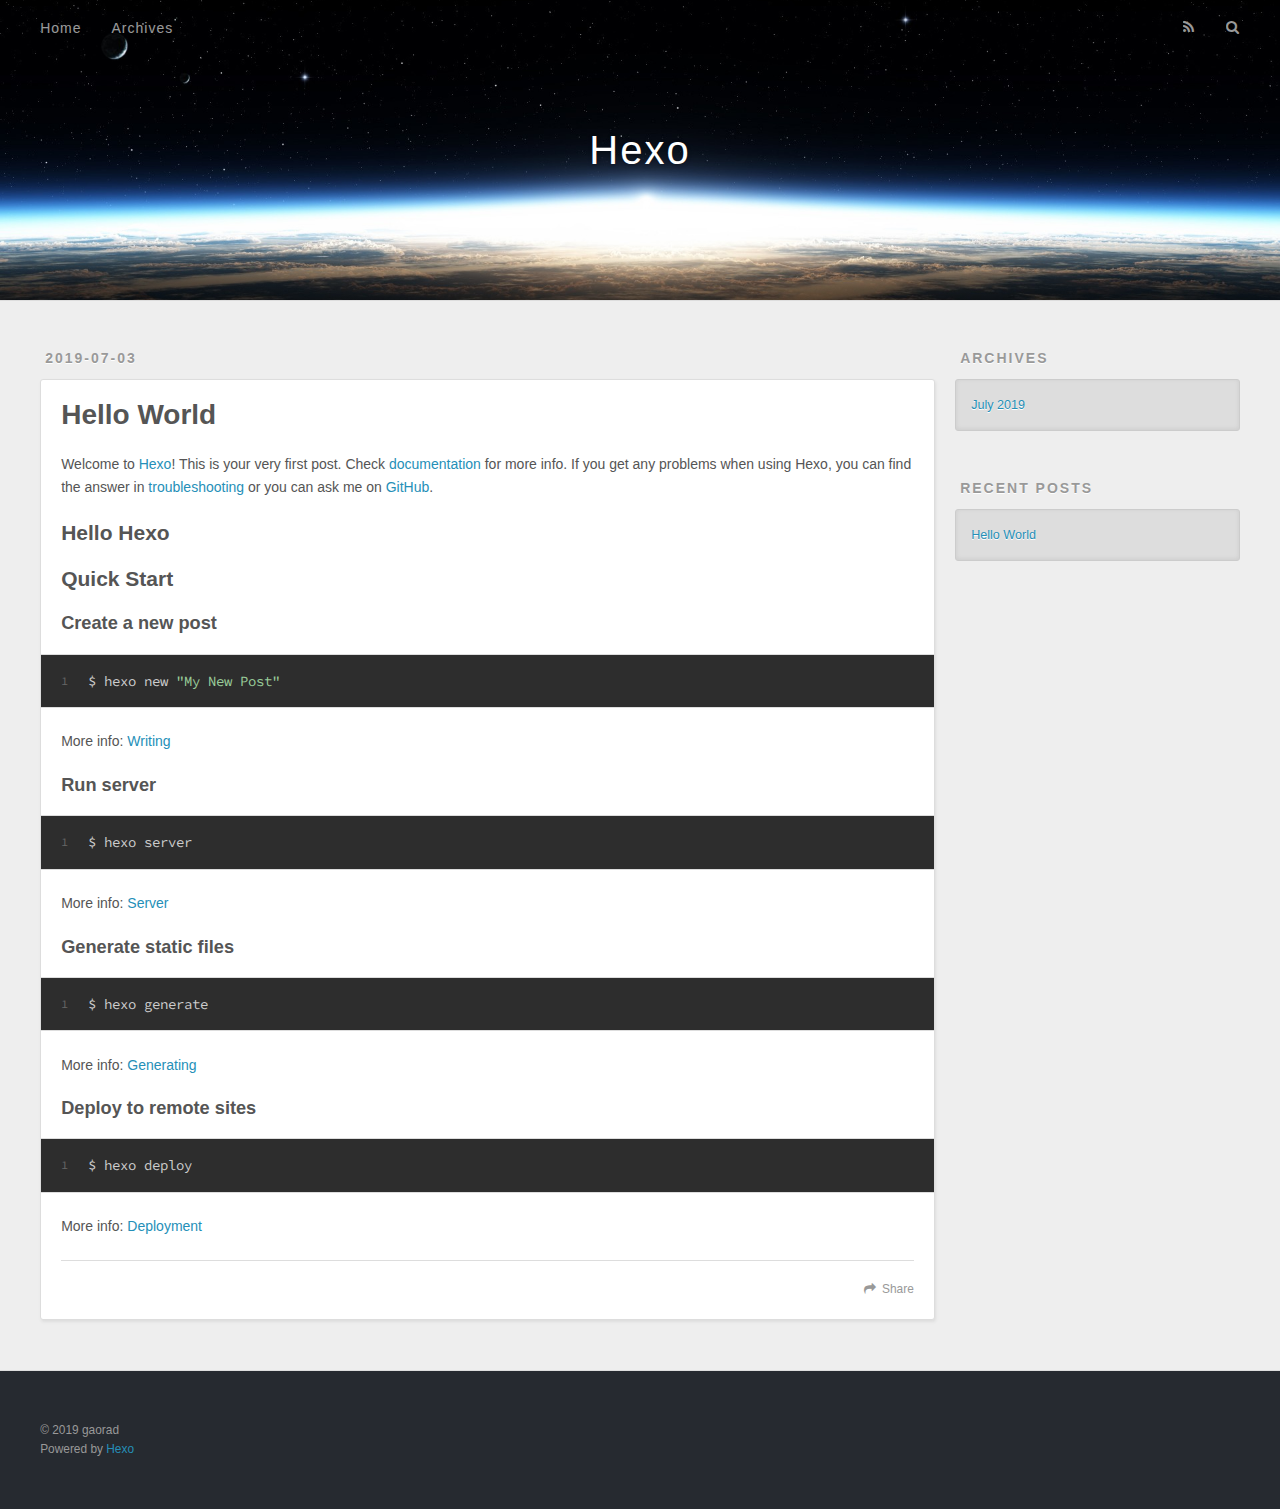
==== index.html @ f1aefafb "Site updated: 2019-07-03 12:11:44" ====
<!DOCTYPE html>
<html>
<head><meta name="generator" content="Hexo 3.9.0">
  <meta charset="utf-8">
  

  
  <title>Hexo</title>
  <meta name="viewport" content="width=device-width, initial-scale=1, maximum-scale=1">
  <meta property="og:type" content="website">
<meta property="og:title" content="Hexo">
<meta property="og:url" content="https://gaorad.github.io/index.html">
<meta property="og:site_name" content="Hexo">
<meta property="og:locale" content="default">
<meta name="twitter:card" content="summary">
<meta name="twitter:title" content="Hexo">
  
    <link rel="alternate" href="/atom.xml" title="Hexo" type="application/atom+xml">
  
  
    <link rel="icon" href="/favicon.png">
  
  
    <link href="//fonts.googleapis.com/css?family=Source+Code+Pro" rel="stylesheet" type="text/css">
  
  <link rel="stylesheet" href="/css/style.css">
</head>
</html>
<body>
  <div id="container">
    <div id="wrap">
      <header id="header">
  <div id="banner"></div>
  <div id="header-outer" class="outer">
    <div id="header-title" class="inner">
      <h1 id="logo-wrap">
        <a href="/" id="logo">Hexo</a>
      </h1>
      
    </div>
    <div id="header-inner" class="inner">
      <nav id="main-nav">
        <a id="main-nav-toggle" class="nav-icon"></a>
        
          <a class="main-nav-link" href="/">Home</a>
        
          <a class="main-nav-link" href="/archives">Archives</a>
        
      </nav>
      <nav id="sub-nav">
        
          <a id="nav-rss-link" class="nav-icon" href="/atom.xml" title="RSS Feed"></a>
        
        <a id="nav-search-btn" class="nav-icon" title="Search"></a>
      </nav>
      <div id="search-form-wrap">
        <form action="//google.com/search" method="get" accept-charset="UTF-8" class="search-form"><input type="search" name="q" class="search-form-input" placeholder="Search"><button type="submit" class="search-form-submit">&#xF002;</button><input type="hidden" name="sitesearch" value="https://gaorad.github.io"></form>
      </div>
    </div>
  </div>
</header>
      <div class="outer">
        <section id="main">
  
    <article id="post-hello-world" class="article article-type-post" itemscope itemprop="blogPost">
  <div class="article-meta">
    <a href="/2019/07/03/hello-world/" class="article-date">
  <time datetime="2019-07-03T03:23:16.636Z" itemprop="datePublished">2019-07-03</time>
</a>
    
  </div>
  <div class="article-inner">
    
    
      <header class="article-header">
        
  
    <h1 itemprop="name">
      <a class="article-title" href="/2019/07/03/hello-world/">Hello World</a>
    </h1>
  

      </header>
    
    <div class="article-entry" itemprop="articleBody">
      
        <p>Welcome to <a href="https://hexo.io/" target="_blank" rel="noopener">Hexo</a>! This is your very first post. Check <a href="https://hexo.io/docs/" target="_blank" rel="noopener">documentation</a> for more info. If you get any problems when using Hexo, you can find the answer in <a href="https://hexo.io/docs/troubleshooting.html" target="_blank" rel="noopener">troubleshooting</a> or you can ask me on <a href="https://github.com/hexojs/hexo/issues" target="_blank" rel="noopener">GitHub</a>.</p>
<h2 id="Hello-Hexo"><a href="#Hello-Hexo" class="headerlink" title="Hello Hexo"></a>Hello Hexo</h2><h2 id="Quick-Start"><a href="#Quick-Start" class="headerlink" title="Quick Start"></a>Quick Start</h2><h3 id="Create-a-new-post"><a href="#Create-a-new-post" class="headerlink" title="Create a new post"></a>Create a new post</h3><figure class="highlight bash"><table><tr><td class="gutter"><pre><span class="line">1</span><br></pre></td><td class="code"><pre><span class="line">$ hexo new <span class="string">"My New Post"</span></span><br></pre></td></tr></table></figure>

<p>More info: <a href="https://hexo.io/docs/writing.html" target="_blank" rel="noopener">Writing</a></p>
<h3 id="Run-server"><a href="#Run-server" class="headerlink" title="Run server"></a>Run server</h3><figure class="highlight bash"><table><tr><td class="gutter"><pre><span class="line">1</span><br></pre></td><td class="code"><pre><span class="line">$ hexo server</span><br></pre></td></tr></table></figure>

<p>More info: <a href="https://hexo.io/docs/server.html" target="_blank" rel="noopener">Server</a></p>
<h3 id="Generate-static-files"><a href="#Generate-static-files" class="headerlink" title="Generate static files"></a>Generate static files</h3><figure class="highlight bash"><table><tr><td class="gutter"><pre><span class="line">1</span><br></pre></td><td class="code"><pre><span class="line">$ hexo generate</span><br></pre></td></tr></table></figure>

<p>More info: <a href="https://hexo.io/docs/generating.html" target="_blank" rel="noopener">Generating</a></p>
<h3 id="Deploy-to-remote-sites"><a href="#Deploy-to-remote-sites" class="headerlink" title="Deploy to remote sites"></a>Deploy to remote sites</h3><figure class="highlight bash"><table><tr><td class="gutter"><pre><span class="line">1</span><br></pre></td><td class="code"><pre><span class="line">$ hexo deploy</span><br></pre></td></tr></table></figure>

<p>More info: <a href="https://hexo.io/docs/deployment.html" target="_blank" rel="noopener">Deployment</a></p>

      
    </div>
    <footer class="article-footer">
      <a data-url="https://gaorad.github.io/2019/07/03/hello-world/" data-id="cjxmpz1ym0000swnt7w4ezyb2" class="article-share-link">Share</a>
      
      
    </footer>
  </div>
  
</article>


  


</section>
        
          <aside id="sidebar">
  
    

  
    

  
    
  
    
  <div class="widget-wrap">
    <h3 class="widget-title">Archives</h3>
    <div class="widget">
      <ul class="archive-list"><li class="archive-list-item"><a class="archive-list-link" href="/archives/2019/07/">July 2019</a></li></ul>
    </div>
  </div>


  
    
  <div class="widget-wrap">
    <h3 class="widget-title">Recent Posts</h3>
    <div class="widget">
      <ul>
        
          <li>
            <a href="/2019/07/03/hello-world/">Hello World</a>
          </li>
        
      </ul>
    </div>
  </div>

  
</aside>
        
      </div>
      <footer id="footer">
  
  <div class="outer">
    <div id="footer-info" class="inner">
      &copy; 2019 gaorad<br>
      Powered by <a href="http://hexo.io/" target="_blank">Hexo</a>
    </div>
  </div>
</footer>
    </div>
    <nav id="mobile-nav">
  
    <a href="/" class="mobile-nav-link">Home</a>
  
    <a href="/archives" class="mobile-nav-link">Archives</a>
  
</nav>
    

<script src="//ajax.googleapis.com/ajax/libs/jquery/2.0.3/jquery.min.js"></script>


  <link rel="stylesheet" href="/fancybox/jquery.fancybox.css">
  <script src="/fancybox/jquery.fancybox.pack.js"></script>


<script src="/js/script.js"></script>



  </div>
</body>
</html>
---- css/style.css ----
body {
  width: 100%;
}
body:before,
body:after {
  content: "";
  display: table;
}
body:after {
  clear: both;
}
html,
body,
div,
span,
applet,
object,
iframe,
h1,
h2,
h3,
h4,
h5,
h6,
p,
blockquote,
pre,
a,
abbr,
acronym,
address,
big,
cite,
code,
del,
dfn,
em,
img,
ins,
kbd,
q,
s,
samp,
small,
strike,
strong,
sub,
sup,
tt,
var,
dl,
dt,
dd,
ol,
ul,
li,
fieldset,
form,
label,
legend,
table,
caption,
tbody,
tfoot,
thead,
tr,
th,
td {
  margin: 0;
  padding: 0;
  border: 0;
  outline: 0;
  font-weight: inherit;
  font-style: inherit;
  font-family: inherit;
  font-size: 100%;
  vertical-align: baseline;
}
body {
  line-height: 1;
  color: #000;
  background: #fff;
}
ol,
ul {
  list-style: none;
}
table {
  border-collapse: separate;
  border-spacing: 0;
  vertical-align: middle;
}
caption,
th,
td {
  text-align: left;
  font-weight: normal;
  vertical-align: middle;
}
a img {
  border: none;
}
input,
button {
  margin: 0;
  padding: 0;
}
input::-moz-focus-inner,
button::-moz-focus-inner {
  border: 0;
  padding: 0;
}
@font-face {
  font-family: FontAwesome;
  font-style: normal;
  font-weight: normal;
  src: url("fonts/fontawesome-webfont.eot?v=#4.0.3");
  src: url("fonts/fontawesome-webfont.eot?#iefix&v=#4.0.3") format("embedded-opentype"), url("fonts/fontawesome-webfont.woff?v=#4.0.3") format("woff"), url("fonts/fontawesome-webfont.ttf?v=#4.0.3") format("truetype"), url("fonts/fontawesome-webfont.svg#fontawesomeregular?v=#4.0.3") format("svg");
}
html,
body,
#container {
  height: 100%;
}
body {
  background: #eee;
  font: 14px -apple-system, BlinkMacSystemFont, "Segoe UI", "Roboto", "Oxygen", "Ubuntu", "Cantarell", "Fira Sans", "Droid Sans", "Helvetica Neue", sans-serif;
  -webkit-text-size-adjust: 100%;
}
.outer {
  max-width: 1220px;
  margin: 0 auto;
  padding: 0 20px;
}
.outer:before,
.outer:after {
  content: "";
  display: table;
}
.outer:after {
  clear: both;
}
.inner {
  display: inline;
  float: left;
  width: 98.33333333333333%;
  margin: 0 0.833333333333333%;
}
.left,
.alignleft {
  float: left;
}
.right,
.alignright {
  float: right;
}
.clear {
  clear: both;
}
#container {
  position: relative;
}
.mobile-nav-on {
  overflow: hidden;
}
#wrap {
  height: 100%;
  width: 100%;
  position: absolute;
  top: 0;
  left: 0;
  -webkit-transition: 0.2s ease-out;
  -moz-transition: 0.2s ease-out;
  -ms-transition: 0.2s ease-out;
  transition: 0.2s ease-out;
  z-index: 1;
  background: #eee;
}
.mobile-nav-on #wrap {
  left: 280px;
}
@media screen and (min-width: 768px) {
  #main {
    display: inline;
    float: left;
    width: 73.33333333333333%;
    margin: 0 0.833333333333333%;
  }
}
.article-date,
.article-category-link,
.archive-year,
.widget-title {
  text-decoration: none;
  text-transform: uppercase;
  letter-spacing: 2px;
  color: #999;
  margin-bottom: 1em;
  margin-left: 5px;
  line-height: 1em;
  text-shadow: 0 1px #fff;
  font-weight: bold;
}
.article-inner,
.archive-article-inner {
  background: #fff;
  -webkit-box-shadow: 1px 2px 3px #ddd;
  box-shadow: 1px 2px 3px #ddd;
  border: 1px solid #ddd;
  border-radius: 3px;
}
.article-entry h1,
.widget h1 {
  font-size: 2em;
}
.article-entry h2,
.widget h2 {
  font-size: 1.5em;
}
.article-entry h3,
.widget h3 {
  font-size: 1.3em;
}
.article-entry h4,
.widget h4 {
  font-size: 1.2em;
}
.article-entry h5,
.widget h5 {
  font-size: 1em;
}
.article-entry h6,
.widget h6 {
  font-size: 1em;
  color: #999;
}
.article-entry hr,
.widget hr {
  border: 1px dashed #ddd;
}
.article-entry strong,
.widget strong {
  font-weight: bold;
}
.article-entry em,
.widget em,
.article-entry cite,
.widget cite {
  font-style: italic;
}
.article-entry sup,
.widget sup,
.article-entry sub,
.widget sub {
  font-size: 0.75em;
  line-height: 0;
  position: relative;
  vertical-align: baseline;
}
.article-entry sup,
.widget sup {
  top: -0.5em;
}
.article-entry sub,
.widget sub {
  bottom: -0.2em;
}
.article-entry small,
.widget small {
  font-size: 0.85em;
}
.article-entry acronym,
.widget acronym,
.article-entry abbr,
.widget abbr {
  border-bottom: 1px dotted;
}
.article-entry ul,
.widget ul,
.article-entry ol,
.widget ol,
.article-entry dl,
.widget dl {
  margin: 0 20px;
  line-height: 1.6em;
}
.article-entry ul ul,
.widget ul ul,
.article-entry ol ul,
.widget ol ul,
.article-entry ul ol,
.widget ul ol,
.article-entry ol ol,
.widget ol ol {
  margin-top: 0;
  margin-bottom: 0;
}
.article-entry ul,
.widget ul {
  list-style: disc;
}
.article-entry ol,
.widget ol {
  list-style: decimal;
}
.article-entry dt,
.widget dt {
  font-weight: bold;
}
#header {
  height: 300px;
  position: relative;
  border-bottom: 1px solid #ddd;
}
#header:before,
#header:after {
  content: "";
  position: absolute;
  left: 0;
  right: 0;
  height: 40px;
}
#header:before {
  top: 0;
  background: -webkit-linear-gradient(rgba(0,0,0,0.2), transparent);
  background: -moz-linear-gradient(rgba(0,0,0,0.2), transparent);
  background: -ms-linear-gradient(rgba(0,0,0,0.2), transparent);
  background: linear-gradient(rgba(0,0,0,0.2), transparent);
}
#header:after {
  bottom: 0;
  background: -webkit-linear-gradient(transparent, rgba(0,0,0,0.2));
  background: -moz-linear-gradient(transparent, rgba(0,0,0,0.2));
  background: -ms-linear-gradient(transparent, rgba(0,0,0,0.2));
  background: linear-gradient(transparent, rgba(0,0,0,0.2));
}
#header-outer {
  height: 100%;
  position: relative;
}
#header-inner {
  position: relative;
  overflow: hidden;
}
#banner {
  position: absolute;
  top: 0;
  left: 0;
  width: 100%;
  height: 100%;
  background: url("images/banner.jpg") center #000;
  -webkit-background-size: cover;
  -moz-background-size: cover;
  background-size: cover;
  z-index: -1;
}
#header-title {
  text-align: center;
  height: 40px;
  position: absolute;
  top: 50%;
  left: 0;
  margin-top: -20px;
}
#logo,
#subtitle {
  text-decoration: none;
  color: #fff;
  font-weight: 300;
  text-shadow: 0 1px 4px rgba(0,0,0,0.3);
}
#logo {
  font-size: 40px;
  line-height: 40px;
  letter-spacing: 2px;
}
#subtitle {
  font-size: 16px;
  line-height: 16px;
  letter-spacing: 1px;
}
#subtitle-wrap {
  margin-top: 16px;
}
#main-nav {
  float: left;
  margin-left: -15px;
}
.nav-icon,
.main-nav-link {
  float: left;
  color: #fff;
  opacity: 0.6;
  text-decoration: none;
  text-shadow: 0 1px rgba(0,0,0,0.2);
  -webkit-transition: opacity 0.2s;
  -moz-transition: opacity 0.2s;
  -ms-transition: opacity 0.2s;
  transition: opacity 0.2s;
  display: block;
  padding: 20px 15px;
}
.nav-icon:hover,
.main-nav-link:hover {
  opacity: 1;
}
.nav-icon {
  font-family: FontAwesome;
  text-align: center;
  font-size: 14px;
  width: 14px;
  height: 14px;
  padding: 20px 15px;
  position: relative;
  cursor: pointer;
}
.main-nav-link {
  font-weight: 300;
  letter-spacing: 1px;
}
@media screen and (max-width: 479px) {
  .main-nav-link {
    display: none;
  }
}
#main-nav-toggle {
  display: none;
}
#main-nav-toggle:before {
  content: "\f0c9";
}
@media screen and (max-width: 479px) {
  #main-nav-toggle {
    display: block;
  }
}
#sub-nav {
  float: right;
  margin-right: -15px;
}
#nav-rss-link:before {
  content: "\f09e";
}
#nav-search-btn:before {
  content: "\f002";
}
#search-form-wrap {
  position: absolute;
  top: 15px;
  width: 150px;
  height: 30px;
  right: -150px;
  opacity: 0;
  -webkit-transition: 0.2s ease-out;
  -moz-transition: 0.2s ease-out;
  -ms-transition: 0.2s ease-out;
  transition: 0.2s ease-out;
}
#search-form-wrap.on {
  opacity: 1;
  right: 0;
}
@media screen and (max-width: 479px) {
  #search-form-wrap {
    width: 100%;
    right: -100%;
  }
}
.search-form {
  position: absolute;
  top: 0;
  left: 0;
  right: 0;
  background: #fff;
  padding: 5px 15px;
  border-radius: 15px;
  -webkit-box-shadow: 0 0 10px rgba(0,0,0,0.3);
  box-shadow: 0 0 10px rgba(0,0,0,0.3);
}
.search-form-input {
  border: none;
  background: none;
  color: #555;
  width: 100%;
  font: 13px -apple-system, BlinkMacSystemFont, "Segoe UI", "Roboto", "Oxygen", "Ubuntu", "Cantarell", "Fira Sans", "Droid Sans", "Helvetica Neue", sans-serif;
  outline: none;
}
.search-form-input::-webkit-search-results-decoration,
.search-form-input::-webkit-search-cancel-button {
  -webkit-appearance: none;
}
.search-form-submit {
  position: absolute;
  top: 50%;
  right: 10px;
  margin-top: -7px;
  font: 13px FontAwesome;
  border: none;
  background: none;
  color: #bbb;
  cursor: pointer;
}
.search-form-submit:hover,
.search-form-submit:focus {
  color: #777;
}
.article {
  margin: 50px 0;
}
.article-inner {
  overflow: hidden;
}
.article-meta:before,
.article-meta:after {
  content: "";
  display: table;
}
.article-meta:after {
  clear: both;
}
.article-date {
  float: left;
}
.article-category {
  float: left;
  line-height: 1em;
  color: #ccc;
  text-shadow: 0 1px #fff;
  margin-left: 8px;
}
.article-category:before {
  content: "\2022";
}
.article-category-link {
  margin: 0 12px 1em;
}
.article-header {
  padding: 20px 20px 0;
}
.article-title {
  text-decoration: none;
  font-size: 2em;
  font-weight: bold;
  color: #555;
  line-height: 1.1em;
  -webkit-transition: color 0.2s;
  -moz-transition: color 0.2s;
  -ms-transition: color 0.2s;
  transition: color 0.2s;
}
a.article-title:hover {
  color: #258fb8;
}
.article-entry {
  color: #555;
  padding: 0 20px;
}
.article-entry:before,
.article-entry:after {
  content: "";
  display: table;
}
.article-entry:after {
  clear: both;
}
.article-entry p,
.article-entry table {
  line-height: 1.6em;
  margin: 1.6em 0;
}
.article-entry h1,
.article-entry h2,
.article-entry h3,
.article-entry h4,
.article-entry h5,
.article-entry h6 {
  font-weight: bold;
}
.article-entry h1,
.article-entry h2,
.article-entry h3,
.article-entry h4,
.article-entry h5,
.article-entry h6 {
  line-height: 1.1em;
  margin: 1.1em 0;
}
.article-entry a {
  color: #258fb8;
  text-decoration: none;
}
.article-entry a:hover {
  text-decoration: underline;
}
.article-entry ul,
.article-entry ol,
.article-entry dl {
  margin-top: 1.6em;
  margin-bottom: 1.6em;
}
.article-entry img,
.article-entry video {
  max-width: 100%;
  height: auto;
  display: block;
  margin: auto;
}
.article-entry iframe {
  border: none;
}
.article-entry table {
  width: 100%;
  border-collapse: collapse;
  border-spacing: 0;
}
.article-entry th {
  font-weight: bold;
  border-bottom: 3px solid #ddd;
  padding-bottom: 0.5em;
}
.article-entry td {
  border-bottom: 1px solid #ddd;
  padding: 10px 0;
}
.article-entry blockquote {
  font-family: Georgia, "Times New Roman", serif;
  font-size: 1.4em;
  margin: 1.6em 20px;
  text-align: center;
}
.article-entry blockquote footer {
  font-size: 14px;
  margin: 1.6em 0;
  font-family: -apple-system, BlinkMacSystemFont, "Segoe UI", "Roboto", "Oxygen", "Ubuntu", "Cantarell", "Fira Sans", "Droid Sans", "Helvetica Neue", sans-serif;
}
.article-entry blockquote footer cite:before {
  content: "—";
  padding: 0 0.5em;
}
.article-entry .pullquote {
  text-align: left;
  width: 45%;
  margin: 0;
}
.article-entry .pullquote.left {
  margin-left: 0.5em;
  margin-right: 1em;
}
.article-entry .pullquote.right {
  margin-right: 0.5em;
  margin-left: 1em;
}
.article-entry .caption {
  color: #999;
  display: block;
  font-size: 0.9em;
  margin-top: 0.5em;
  position: relative;
  text-align: center;
}
.article-entry .video-container {
  position: relative;
  padding-top: 56.25%;
  height: 0;
  overflow: hidden;
}
.article-entry .video-container iframe,
.article-entry .video-container object,
.article-entry .video-container embed {
  position: absolute;
  top: 0;
  left: 0;
  width: 100%;
  height: 100%;
  margin-top: 0;
}
.article-more-link a {
  display: inline-block;
  line-height: 1em;
  padding: 6px 15px;
  border-radius: 15px;
  background: #eee;
  color: #999;
  text-shadow: 0 1px #fff;
  text-decoration: none;
}
.article-more-link a:hover {
  background: #258fb8;
  color: #fff;
  text-decoration: none;
  text-shadow: 0 1px #1e7293;
}
.article-footer {
  font-size: 0.85em;
  line-height: 1.6em;
  border-top: 1px solid #ddd;
  padding-top: 1.6em;
  margin: 0 20px 20px;
}
.article-footer:before,
.article-footer:after {
  content: "";
  display: table;
}
.article-footer:after {
  clear: both;
}
.article-footer a {
  color: #999;
  text-decoration: none;
}
.article-footer a:hover {
  color: #555;
}
.article-tag-list-item {
  float: left;
  margin-right: 10px;
}
.article-tag-list-link:before {
  content: "#";
}
.article-comment-link {
  float: right;
}
.article-comment-link:before {
  content: "\f075";
  font-family: FontAwesome;
  padding-right: 8px;
}
.article-share-link {
  cursor: pointer;
  float: right;
  margin-left: 20px;
}
.article-share-link:before {
  content: "\f064";
  font-family: FontAwesome;
  padding-right: 6px;
}
#article-nav {
  position: relative;
}
#article-nav:before,
#article-nav:after {
  content: "";
  display: table;
}
#article-nav:after {
  clear: both;
}
@media screen and (min-width: 768px) {
  #article-nav {
    margin: 50px 0;
  }
  #article-nav:before {
    width: 8px;
    height: 8px;
    position: absolute;
    top: 50%;
    left: 50%;
    margin-top: -4px;
    margin-left: -4px;
    content: "";
    border-radius: 50%;
    background: #ddd;
    -webkit-box-shadow: 0 1px 2px #fff;
    box-shadow: 0 1px 2px #fff;
  }
}
.article-nav-link-wrap {
  text-decoration: none;
  text-shadow: 0 1px #fff;
  color: #999;
  -webkit-box-sizing: border-box;
  -moz-box-sizing: border-box;
  box-sizing: border-box;
  margin-top: 50px;
  text-align: center;
  display: block;
}
.article-nav-link-wrap:hover {
  color: #555;
}
@media screen and (min-width: 768px) {
  .article-nav-link-wrap {
    width: 50%;
    margin-top: 0;
  }
}
@media screen and (min-width: 768px) {
  #article-nav-newer {
    float: left;
    text-align: right;
    padding-right: 20px;
  }
}
@media screen and (min-width: 768px) {
  #article-nav-older {
    float: right;
    text-align: left;
    padding-left: 20px;
  }
}
.article-nav-caption {
  text-transform: uppercase;
  letter-spacing: 2px;
  color: #ddd;
  line-height: 1em;
  font-weight: bold;
}
#article-nav-newer .article-nav-caption {
  margin-right: -2px;
}
.article-nav-title {
  font-size: 0.85em;
  line-height: 1.6em;
  margin-top: 0.5em;
}
.article-share-box {
  position: absolute;
  display: none;
  background: #fff;
  -webkit-box-shadow: 1px 2px 10px rgba(0,0,0,0.2);
  box-shadow: 1px 2px 10px rgba(0,0,0,0.2);
  border-radius: 3px;
  margin-left: -145px;
  overflow: hidden;
  z-index: 1;
}
.article-share-box.on {
  display: block;
}
.article-share-input {
  width: 100%;
  background: none;
  -webkit-box-sizing: border-box;
  -moz-box-sizing: border-box;
  box-sizing: border-box;
  font: 14px -apple-system, BlinkMacSystemFont, "Segoe UI", "Roboto", "Oxygen", "Ubuntu", "Cantarell", "Fira Sans", "Droid Sans", "Helvetica Neue", sans-serif;
  padding: 0 15px;
  color: #555;
  outline: none;
  border: 1px solid #ddd;
  border-radius: 3px 3px 0 0;
  height: 36px;
  line-height: 36px;
}
.article-share-links {
  background: #eee;
}
.article-share-links:before,
.article-share-links:after {
  content: "";
  display: table;
}
.article-share-links:after {
  clear: both;
}
.article-share-twitter,
.article-share-facebook,
.article-share-pinterest,
.article-share-google {
  width: 50px;
  height: 36px;
  display: block;
  float: left;
  position: relative;
  color: #999;
  text-shadow: 0 1px #fff;
}
.article-share-twitter:before,
.article-share-facebook:before,
.article-share-pinterest:before,
.article-share-google:before {
  font-size: 20px;
  font-family: FontAwesome;
  width: 20px;
  height: 20px;
  position: absolute;
  top: 50%;
  left: 50%;
  margin-top: -10px;
  margin-left: -10px;
  text-align: center;
}
.article-share-twitter:hover,
.article-share-facebook:hover,
.article-share-pinterest:hover,
.article-share-google:hover {
  color: #fff;
}
.article-share-twitter:before {
  content: "\f099";
}
.article-share-twitter:hover {
  background: #00aced;
  text-shadow: 0 1px #008abe;
}
.article-share-facebook:before {
  content: "\f09a";
}
.article-share-facebook:hover {
  background: #3b5998;
  text-shadow: 0 1px #2f477a;
}
.article-share-pinterest:before {
  content: "\f0d2";
}
.article-share-pinterest:hover {
  background: #cb2027;
  text-shadow: 0 1px #a21a1f;
}
.article-share-google:before {
  content: "\f0d5";
}
.article-share-google:hover {
  background: #dd4b39;
  text-shadow: 0 1px #be3221;
}
.article-gallery {
  background: #000;
  position: relative;
}
.article-gallery-photos {
  position: relative;
  overflow: hidden;
}
.article-gallery-img {
  display: none;
  max-width: 100%;
}
.article-gallery-img:first-child {
  display: block;
}
.article-gallery-img.loaded {
  position: absolute;
  display: block;
}
.article-gallery-img img {
  display: block;
  max-width: 100%;
  margin: 0 auto;
}
#comments {
  background: #fff;
  -webkit-box-shadow: 1px 2px 3px #ddd;
  box-shadow: 1px 2px 3px #ddd;
  padding: 20px;
  border: 1px solid #ddd;
  border-radius: 3px;
  margin: 50px 0;
}
#comments a {
  color: #258fb8;
}
.archives-wrap {
  margin: 50px 0;
}
.archives:before,
.archives:after {
  content: "";
  display: table;
}
.archives:after {
  clear: both;
}
.archive-year-wrap {
  margin-bottom: 1em;
}
.archives {
  -webkit-column-gap: 10px;
  -moz-column-gap: 10px;
  column-gap: 10px;
}
@media screen and (min-width: 480px) and (max-width: 767px) {
  .archives {
    -webkit-column-count: 2;
    -moz-column-count: 2;
    column-count: 2;
  }
}
@media screen and (min-width: 768px) {
  .archives {
    -webkit-column-count: 3;
    -moz-column-count: 3;
    column-count: 3;
  }
}
.archive-article {
  -webkit-column-break-inside: avoid;
  page-break-inside: avoid;
  overflow: hidden;
  break-inside: avoid-column;
}
.archive-article-inner {
  padding: 10px;
  margin-bottom: 15px;
}
.archive-article-title {
  text-decoration: none;
  font-weight: bold;
  color: #555;
  -webkit-transition: color 0.2s;
  -moz-transition: color 0.2s;
  -ms-transition: color 0.2s;
  transition: color 0.2s;
  line-height: 1.6em;
}
.archive-article-title:hover {
  color: #258fb8;
}
.archive-article-footer {
  margin-top: 1em;
}
.archive-article-date {
  color: #999;
  text-decoration: none;
  font-size: 0.85em;
  line-height: 1em;
  margin-bottom: 0.5em;
  display: block;
}
#page-nav {
  margin: 50px auto;
  background: #fff;
  -webkit-box-shadow: 1px 2px 3px #ddd;
  box-shadow: 1px 2px 3px #ddd;
  border: 1px solid #ddd;
  border-radius: 3px;
  text-align: center;
  color: #999;
  overflow: hidden;
}
#page-nav:before,
#page-nav:after {
  content: "";
  display: table;
}
#page-nav:after {
  clear: both;
}
#page-nav a,
#page-nav span {
  padding: 10px 20px;
  line-height: 1;
  height: 2ex;
}
#page-nav a {
  color: #999;
  text-decoration: none;
}
#page-nav a:hover {
  background: #999;
  color: #fff;
}
#page-nav .prev {
  float: left;
}
#page-nav .next {
  float: right;
}
#page-nav .page-number {
  display: inline-block;
}
@media screen and (max-width: 479px) {
  #page-nav .page-number {
    display: none;
  }
}
#page-nav .current {
  color: #555;
  font-weight: bold;
}
#page-nav .space {
  color: #ddd;
}
#footer {
  background: #262a30;
  padding: 50px 0;
  border-top: 1px solid #ddd;
  color: #999;
}
#footer a {
  color: #258fb8;
  text-decoration: none;
}
#footer a:hover {
  text-decoration: underline;
}
#footer-info {
  line-height: 1.6em;
  font-size: 0.85em;
}
.article-entry pre,
.article-entry .highlight {
  background: #2d2d2d;
  margin: 0 -20px;
  padding: 15px 20px;
  border-style: solid;
  border-color: #ddd;
  border-width: 1px 0;
  overflow: auto;
  color: #ccc;
  line-height: 22.400000000000002px;
}
.article-entry .highlight .gutter pre,
.article-entry .gist .gist-file .gist-data .line-numbers {
  color: #666;
  font-size: 0.85em;
}
.article-entry pre,
.article-entry code {
  font-family: "Source Code Pro", Consolas, Monaco, Menlo, Consolas, monospace;
}
.article-entry code {
  background: #eee;
  text-shadow: 0 1px #fff;
  padding: 0 0.3em;
}
.article-entry pre code {
  background: none;
  text-shadow: none;
  padding: 0;
}
.article-entry .highlight pre {
  border: none;
  margin: 0;
  padding: 0;
}
.article-entry .highlight table {
  margin: 0;
  width: auto;
}
.article-entry .highlight td {
  border: none;
  padding: 0;
}
.article-entry .highlight figcaption {
  font-size: 0.85em;
  color: #999;
  line-height: 1em;
  margin-bottom: 1em;
}
.article-entry .highlight figcaption:before,
.article-entry .highlight figcaption:after {
  content: "";
  display: table;
}
.article-entry .highlight figcaption:after {
  clear: both;
}
.article-entry .highlight figcaption a {
  float: right;
}
.article-entry .highlight .gutter pre {
  text-align: right;
  padding-right: 20px;
}
.article-entry .highlight .line {
  height: 22.400000000000002px;
}
.article-entry .highlight .line.marked {
  background: #515151;
}
.article-entry .gist {
  margin: 0 -20px;
  border-style: solid;
  border-color: #ddd;
  border-width: 1px 0;
  background: #2d2d2d;
  padding: 15px 20px 15px 0;
}
.article-entry .gist .gist-file {
  border: none;
  font-family: "Source Code Pro", Consolas, Monaco, Menlo, Consolas, monospace;
  margin: 0;
}
.article-entry .gist .gist-file .gist-data {
  background: none;
  border: none;
}
.article-entry .gist .gist-file .gist-data .line-numbers {
  background: none;
  border: none;
  padding: 0 20px 0 0;
}
.article-entry .gist .gist-file .gist-data .line-data {
  padding: 0 !important;
}
.article-entry .gist .gist-file .highlight {
  margin: 0;
  padding: 0;
  border: none;
}
.article-entry .gist .gist-file .gist-meta {
  background: #2d2d2d;
  color: #999;
  font: 0.85em -apple-system, BlinkMacSystemFont, "Segoe UI", "Roboto", "Oxygen", "Ubuntu", "Cantarell", "Fira Sans", "Droid Sans", "Helvetica Neue", sans-serif;
  text-shadow: 0 0;
  padding: 0;
  margin-top: 1em;
  margin-left: 20px;
}
.article-entry .gist .gist-file .gist-meta a {
  color: #258fb8;
  font-weight: normal;
}
.article-entry .gist .gist-file .gist-meta a:hover {
  text-decoration: underline;
}
pre .comment,
pre .title {
  color: #999;
}
pre .variable,
pre .attribute,
pre .tag,
pre .regexp,
pre .ruby .constant,
pre .xml .tag .title,
pre .xml .pi,
pre .xml .doctype,
pre .html .doctype,
pre .css .id,
pre .css .class,
pre .css .pseudo {
  color: #f2777a;
}
pre .number,
pre .preprocessor,
pre .built_in,
pre .literal,
pre .params,
pre .constant {
  color: #f99157;
}
pre .class,
pre .ruby .class .title,
pre .css .rules .attribute {
  color: #9c9;
}
pre .string,
pre .value,
pre .inheritance,
pre .header,
pre .ruby .symbol,
pre .xml .cdata {
  color: #9c9;
}
pre .css .hexcolor {
  color: #6cc;
}
pre .function,
pre .python .decorator,
pre .python .title,
pre .ruby .function .title,
pre .ruby .title .keyword,
pre .perl .sub,
pre .javascript .title,
pre .coffeescript .title {
  color: #69c;
}
pre .keyword,
pre .javascript .function {
  color: #c9c;
}
@media screen and (max-width: 479px) {
  #mobile-nav {
    position: absolute;
    top: 0;
    left: 0;
    width: 280px;
    height: 100%;
    background: #191919;
    border-right: 1px solid #fff;
  }
}
@media screen and (max-width: 479px) {
  .mobile-nav-link {
    display: block;
    color: #999;
    text-decoration: none;
    padding: 15px 20px;
    font-weight: bold;
  }
  .mobile-nav-link:hover {
    color: #fff;
  }
}
@media screen and (min-width: 768px) {
  #sidebar {
    display: inline;
    float: left;
    width: 23.333333333333332%;
    margin: 0 0.833333333333333%;
  }
}
.widget-wrap {
  margin: 50px 0;
}
.widget {
  color: #777;
  text-shadow: 0 1px #fff;
  background: #ddd;
  -webkit-box-shadow: 0 -1px 4px #ccc inset;
  box-shadow: 0 -1px 4px #ccc inset;
  border: 1px solid #ccc;
  padding: 15px;
  border-radius: 3px;
}
.widget a {
  color: #258fb8;
  text-decoration: none;
}
.widget a:hover {
  text-decoration: underline;
}
.widget ul ul,
.widget ol ul,
.widget dl ul,
.widget ul ol,
.widget ol ol,
.widget dl ol,
.widget ul dl,
.widget ol dl,
.widget dl dl {
  margin-left: 15px;
  list-style: disc;
}
.widget {
  line-height: 1.6em;
  word-wrap: break-word;
  font-size: 0.9em;
}
.widget ul,
.widget ol {
  list-style: none;
  margin: 0;
}
.widget ul ul,
.widget ol ul,
.widget ul ol,
.widget ol ol {
  margin: 0 20px;
}
.widget ul ul,
.widget ol ul {
  list-style: disc;
}
.widget ul ol,
.widget ol ol {
  list-style: decimal;
}
.category-list-count,
.tag-list-count,
.archive-list-count {
  padding-left: 5px;
  color: #999;
  font-size: 0.85em;
}
.category-list-count:before,
.tag-list-count:before,
.archive-list-count:before {
  content: "(";
}
.category-list-count:after,
.tag-list-count:after,
.archive-list-count:after {
  content: ")";
}
.tagcloud a {
  margin-right: 5px;
  display: inline-block;
}
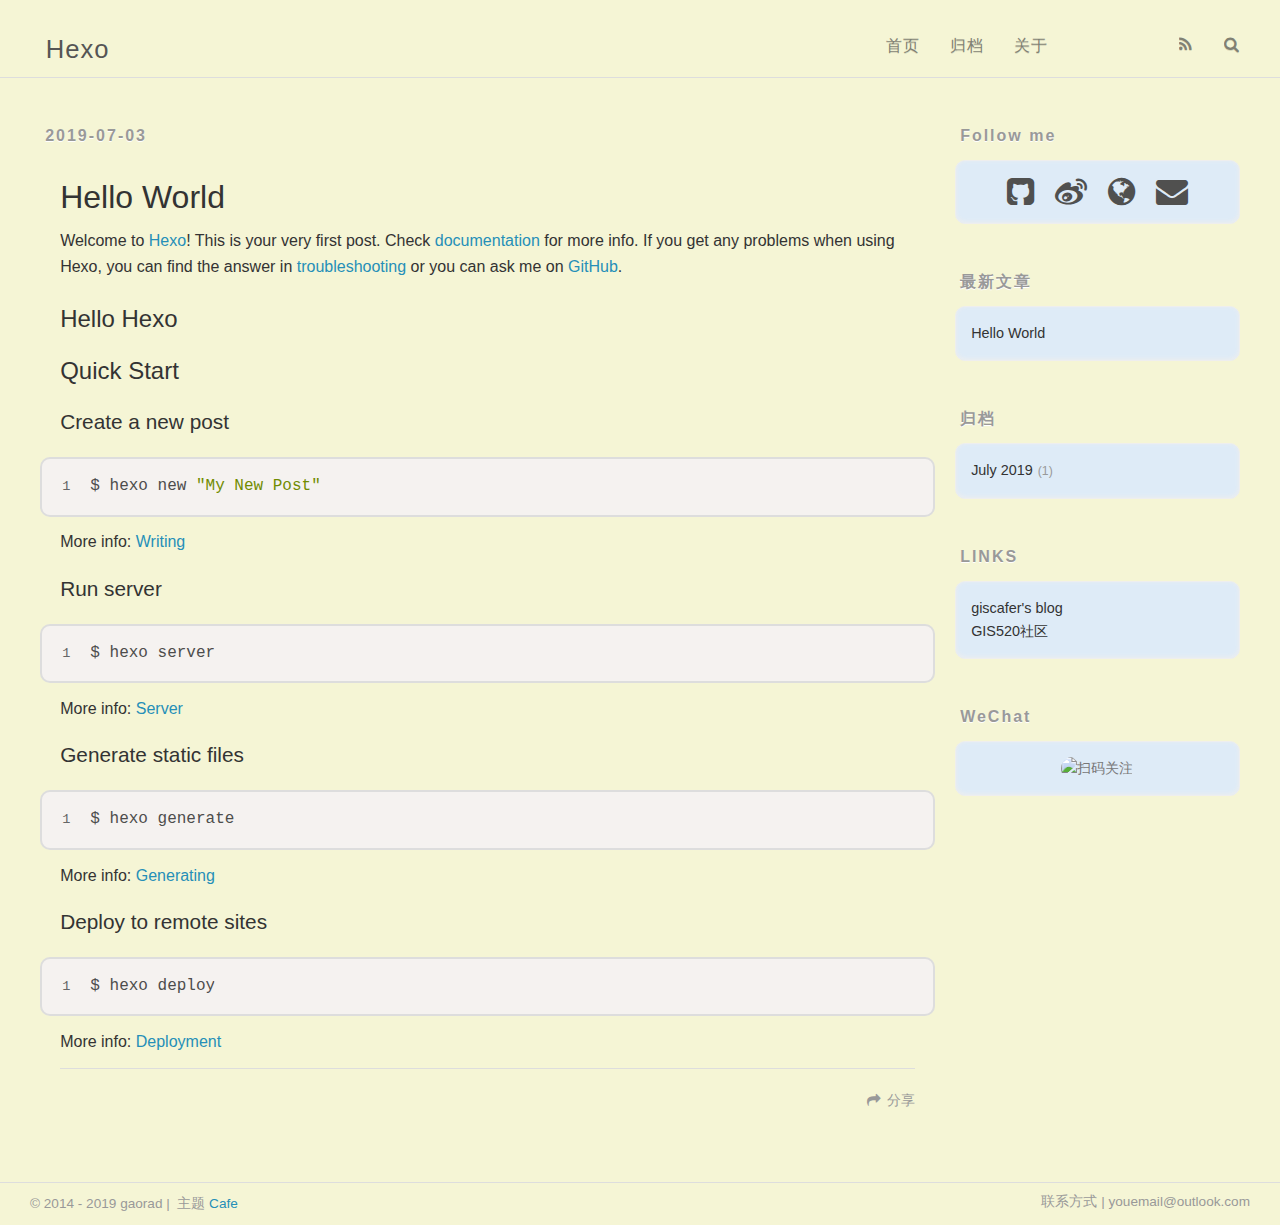
==== commit 7274f61c: "Site updated: 2019-07-03 17:29:01" ====
--- a/index.html
+++ b/index.html
@@ -2,8 +2,6 @@
 <html>
 <head><meta name="generator" content="Hexo 3.9.0">
   <meta charset="utf-8">
-  
-
   
   <title>Hexo</title>
   <meta name="viewport" content="width=device-width, initial-scale=1, maximum-scale=1">
@@ -21,9 +19,11 @@
     <link rel="icon" href="/favicon.png">
   
   
-    <link href="//fonts.googleapis.com/css?family=Source+Code+Pro" rel="stylesheet" type="text/css">
+    
   
   <link rel="stylesheet" href="/css/style.css">
+  
+
 </head>
 </html>
 <body>
@@ -32,30 +32,34 @@
       <header id="header">
   <div id="banner"></div>
   <div id="header-outer" class="outer">
+    
+    <div id="header-inner" class="inner">
+      <nav id="sub-nav">
+        
+          <a id="nav-rss-link" class="nav-icon" href="/atom.xml" title="RSS Feed"></a>
+        
+        <a id="nav-search-btn" class="nav-icon" title="搜索"></a>
+      </nav>
+      <div id="search-form-wrap">
+        <form action="//google.com/search" method="get" accept-charset="UTF-8" class="search-form"><input type="search" name="q" class="search-form-input" placeholder="Search"><button type="submit" class="search-form-submit">&#xF002;</button><input type="hidden" name="sitesearch" value="https://gaorad.github.io"></form>
+      </div>
+      <nav id="main-nav">
+        <a id="main-nav-toggle" class="nav-icon"></a>
+        
+          <a class="main-nav-link" href="/">首页</a>
+        
+          <a class="main-nav-link" href="/archives">归档</a>
+        
+          <a class="main-nav-link" href="/about">关于</a>
+        
+      </nav>
+      
+    </div>
     <div id="header-title" class="inner">
       <h1 id="logo-wrap">
         <a href="/" id="logo">Hexo</a>
       </h1>
       
-    </div>
-    <div id="header-inner" class="inner">
-      <nav id="main-nav">
-        <a id="main-nav-toggle" class="nav-icon"></a>
-        
-          <a class="main-nav-link" href="/">Home</a>
-        
-          <a class="main-nav-link" href="/archives">Archives</a>
-        
-      </nav>
-      <nav id="sub-nav">
-        
-          <a id="nav-rss-link" class="nav-icon" href="/atom.xml" title="RSS Feed"></a>
-        
-        <a id="nav-search-btn" class="nav-icon" title="Search"></a>
-      </nav>
-      <div id="search-form-wrap">
-        <form action="//google.com/search" method="get" accept-charset="UTF-8" class="search-form"><input type="search" name="q" class="search-form-input" placeholder="Search"><button type="submit" class="search-form-submit">&#xF002;</button><input type="hidden" name="sitesearch" value="https://gaorad.github.io"></form>
-      </div>
     </div>
   </div>
 </header>
@@ -84,6 +88,8 @@
     
     <div class="article-entry" itemprop="articleBody">
       
+        <!-- Table of Contents -->
+        
         <p>Welcome to <a href="https://hexo.io/" target="_blank" rel="noopener">Hexo</a>! This is your very first post. Check <a href="https://hexo.io/docs/" target="_blank" rel="noopener">documentation</a> for more info. If you get any problems when using Hexo, you can find the answer in <a href="https://hexo.io/docs/troubleshooting.html" target="_blank" rel="noopener">troubleshooting</a> or you can ask me on <a href="https://github.com/hexojs/hexo/issues" target="_blank" rel="noopener">GitHub</a>.</p>
 <h2 id="Hello-Hexo"><a href="#Hello-Hexo" class="headerlink" title="Hello Hexo"></a>Hello Hexo</h2><h2 id="Quick-Start"><a href="#Quick-Start" class="headerlink" title="Quick Start"></a>Quick Start</h2><h3 id="Create-a-new-post"><a href="#Create-a-new-post" class="headerlink" title="Create a new post"></a>Create a new post</h3><figure class="highlight bash"><table><tr><td class="gutter"><pre><span class="line">1</span><br></pre></td><td class="code"><pre><span class="line">$ hexo new <span class="string">"My New Post"</span></span><br></pre></td></tr></table></figure>
 
@@ -101,43 +107,56 @@
       
     </div>
     <footer class="article-footer">
-      <a data-url="https://gaorad.github.io/2019/07/03/hello-world/" data-id="cjxmpz1ym0000swnt7w4ezyb2" class="article-share-link">Share</a>
+      <a data-url="https://gaorad.github.io/2019/07/03/hello-world/" data-id="cjxmr54ce000058ntwwiw5ymd" class="article-share-link">分享</a>
+      
       
       
     </footer>
   </div>
   
 </article>
-
-
-  
-
+ 
+
+
+  
 
 </section>
-        
-          <aside id="sidebar">
-  
-    
-
-  
-    
-
-  
-    
+           
+    <aside id="sidebar">
   
     
   <div class="widget-wrap">
-    <h3 class="widget-title">Archives</h3>
-    <div class="widget">
-      <ul class="archive-list"><li class="archive-list-item"><a class="archive-list-link" href="/archives/2019/07/">July 2019</a></li></ul>
-    </div>
-  </div>
-
-
+     
+        <h3 class="follow-title ">Follow me</h3>
+     
+    <div class="widget follow">
+      
+              <a class="github" aria-hidden="true" href="https://github.com/giscafer" target="_blank" title="Github"></a>
+      
+      
+            <a class="weibo" aria-hidden="true"  href="http://weibo.com/laohoubin" target="_blank" title="微博"></a>
+      
+      
+              <a class="zhihu" aria-hidden="true"  href="http://www.zhihu.com/people/giscafer" target="_blank" title="知乎"></a>
+      
+      
+            <a class="email" aria-hidden="true"  href="mailto:youemail@outlook.com" target="_blank" title="邮箱"></a>
+      
+    </div>
+  </div>
+
+
+  
+    
+  
+    
+
+  
+    
   
     
   <div class="widget-wrap">
-    <h3 class="widget-title">Recent Posts</h3>
+    <h3 class="widget-title recent-posts">最新文章</h3>
     <div class="widget">
       <ul>
         
@@ -150,29 +169,137 @@
   </div>
 
   
+    
+  <div class="widget-wrap">
+    <h3 class="widget-title archive">归档</h3>
+    <div class="widget">
+      <ul class="archive-list"><li class="archive-list-item"><a class="archive-list-link" href="/archives/2019/07/">July 2019</a><span class="archive-list-count">1</span></li></ul>
+    </div>
+  </div>
+
+
+  
+    
+<div class="widget-wrap">
+    <h3 class="widget-title">Links</h3>
+    <div class="widget">
+        <ul>
+            
+            <li>
+                <a href="http://blog.giscafer.com">giscafer&#39;s blog</a>
+            </li>
+            
+            <li>
+                <a href="http://www.gis520.com">GIS520社区</a>
+            </li>
+            
+        </ul>
+    </div>
+</div>
+
+  
+    <!--微信公众号二维码-->
+
+  <div class="widget-wrap">
+    <h3 class="follow-title ">WeChat</h3>
+    <div class="widget wechat-widget">
+        <img src="http://blog.giscafer.com/static/images/qrcode_giscafer.jpg" alt="扫码关注" width="250"/>
+    </div>
+  </div>
+
+
+  
 </aside>
-        
+
       </div>
       <footer id="footer">
   
   <div class="outer">
-    <div id="footer-info" class="inner">
-      &copy; 2019 gaorad<br>
-      Powered by <a href="http://hexo.io/" target="_blank">Hexo</a>
+    <div id="footer-left">
+      &copy; 2014 - 2019 gaorad&nbsp;|&nbsp;
+      主题 <a href="https://github.com/giscafer/hexo-theme-cafe/" target="_blank">Cafe</a>
+    </div>
+     <div id="footer-right">
+      联系方式&nbsp;|&nbsp;youemail@outlook.com
     </div>
   </div>
 </footer>
+ <script src="/jquery/jquery.min.js"></script>
     </div>
     <nav id="mobile-nav">
   
-    <a href="/" class="mobile-nav-link">Home</a>
-  
-    <a href="/archives" class="mobile-nav-link">Archives</a>
+    <a href="/" class="mobile-nav-link">首页</a>
+  
+    <a href="/archives" class="mobile-nav-link">归档</a>
+  
+    <a href="/about" class="mobile-nav-link">关于</a>
   
 </nav>
-    
-
-<script src="//ajax.googleapis.com/ajax/libs/jquery/2.0.3/jquery.min.js"></script>
+    <img class="back-to-top-btn" src="/images/fly-to-top.png"/>
+<script>
+// Elevator script included on the page, already.
+window.onload = function() {
+  var elevator = new Elevator({
+    selector:'.back-to-top-btn',
+    element: document.querySelector('.back-to-top-btn'),
+    duration: 1000 // milliseconds
+  });
+}
+</script>
+      
+
+  
+    <script>
+      var cloudTieConfig = {
+        url: document.location.href, 
+        sourceId: "",
+        productKey: "e2fb4051c49842688ce669e634bc983f",
+        target: "cloud-tie-wrapper"
+      };
+    </script>
+    <script src="https://img1.ws.126.net/f2e/tie/yun/sdk/loader.js"></script>
+    
+
+  
+
+
+
+
+
+
+
+<!-- author:forvoid begin -->
+<!-- author:forvoid begin -->
+
+<!-- author:forvoid end -->
+
+<!-- author:forvoid end -->
+
+
+  
+    <script type="text/x-mathjax-config">
+      MathJax.Hub.Config({
+        tex2jax: {
+          inlineMath: [ ['$','$'], ["\\(","\\)"]  ],
+          processEscapes: true,
+          skipTags: ['script', 'noscript', 'style', 'textarea', 'pre', 'code']
+        }
+      })
+    </script>
+
+    <script type="text/x-mathjax-config">
+      MathJax.Hub.Queue(function() {
+        var all = MathJax.Hub.getAllJax(), i;
+        for (i=0; i < all.length; i += 1) {
+          all[i].SourceElement().parentNode.className += ' has-jax';
+        }
+      })
+    </script>
+    <script type="text/javascript" src="https://cdn.rawgit.com/mathjax/MathJax/2.7.1/MathJax.js?config=TeX-AMS-MML_HTMLorMML"></script>
+  
+
+
+ <script src="/js/is.js"></script>
 
 
   <link rel="stylesheet" href="/fancybox/jquery.fancybox.css">
@@ -180,9 +307,7 @@
 
 
 <script src="/js/script.js"></script>
-
-
-
+<script src="/js/elevator.js"></script>
   </div>
 </body>
 </html>--- a/css/style.css
+++ b/css/style.css
@@ -123,8 +123,8 @@
   height: 100%;
 }
 body {
-  background: #eee;
-  font: 14px -apple-system, BlinkMacSystemFont, "Segoe UI", "Roboto", "Oxygen", "Ubuntu", "Cantarell", "Fira Sans", "Droid Sans", "Helvetica Neue", sans-serif;
+  background: #f5f5d5 /*#eee*/;
+  font: 16px "Helvetica Neue", Helvetica, Arial, sans-serif;
   -webkit-text-size-adjust: 100%;
 }
 .outer {
@@ -174,7 +174,7 @@
   -ms-transition: 0.2s ease-out;
   transition: 0.2s ease-out;
   z-index: 1;
-  background: #eee;
+  background: #f5f5d5 /*#eee*/;
 }
 .mobile-nav-on #wrap {
   left: 280px;
@@ -190,6 +190,7 @@
 .article-date,
 .article-category-link,
 .archive-year,
+.follow-title,
 .widget-title {
   text-decoration: none;
   text-transform: uppercase;
@@ -201,14 +202,6 @@
   text-shadow: 0 1px #fff;
   font-weight: bold;
 }
-.article-inner,
-.archive-article-inner {
-  background: #fff;
-  -webkit-box-shadow: 1px 2px 3px #ddd;
-  box-shadow: 1px 2px 3px #ddd;
-  border: 1px solid #ddd;
-  border-radius: 3px;
-}
 .article-entry h1,
 .widget h1 {
   font-size: 2em;
@@ -307,32 +300,27 @@
 .widget dt {
   font-weight: bold;
 }
+#categories ul.category-list-child li >a:before {
+  font-family: FontAwesome;
+  padding-right: 4px;
+}
+.follow .github:before,
+.follow .weibo:before,
+.follow .email:before,
+.follow .zhihu:before,
+.follow .wechat:before {
+  font-family: FontAwesome;
+  padding: 6px;
+}
 #header {
-  height: 300px;
+  padding-top: 1em;
   position: relative;
   border-bottom: 1px solid #ddd;
 }
-#header:before,
-#header:after {
-  content: "";
-  position: absolute;
-  left: 0;
-  right: 0;
-  height: 40px;
-}
-#header:before {
-  top: 0;
-  background: -webkit-linear-gradient(rgba(0,0,0,0.2), transparent);
-  background: -moz-linear-gradient(rgba(0,0,0,0.2), transparent);
-  background: -ms-linear-gradient(rgba(0,0,0,0.2), transparent);
-  background: linear-gradient(rgba(0,0,0,0.2), transparent);
-}
-#header:after {
-  bottom: 0;
-  background: -webkit-linear-gradient(transparent, rgba(0,0,0,0.2));
-  background: -moz-linear-gradient(transparent, rgba(0,0,0,0.2));
-  background: -ms-linear-gradient(transparent, rgba(0,0,0,0.2));
-  background: linear-gradient(transparent, rgba(0,0,0,0.2));
+@media screen and (max-width: 479px) {
+  #header {
+    padding-top: 0;
+  }
 }
 #header-outer {
   height: 100%;
@@ -348,48 +336,61 @@
   left: 0;
   width: 100%;
   height: 100%;
-  background: url("images/banner.jpg") center #000;
-  -webkit-background-size: cover;
-  -moz-background-size: cover;
-  background-size: cover;
   z-index: -1;
 }
 #header-title {
-  text-align: center;
-  height: 40px;
+  height: 1.6em;
   position: absolute;
   top: 50%;
-  left: 0;
-  margin-top: -20px;
+  width: auto;
+  left: 2%;
+  margin-top: -0.8em;
+}
+@media screen and (max-width: 479px) {
+  #header-title {
+    left: 12%;
+    clear: both;
+  }
 }
 #logo,
 #subtitle {
   text-decoration: none;
-  color: #fff;
-  font-weight: 300;
-  text-shadow: 0 1px 4px rgba(0,0,0,0.3);
+  color: #555;
+  font-weight: 100;
 }
 #logo {
-  font-size: 40px;
-  line-height: 40px;
-  letter-spacing: 2px;
+  font-size: 1.6em;
+  line-height: 1.2em;
+  letter-spacing: 1px;
+}
+@media screen and (max-width: 479px) {
+  #logo {
+    font-size: 1.2em;
+    line-height: 1.7em;
+  }
 }
 #subtitle {
-  font-size: 16px;
-  line-height: 16px;
+  font-size: 14px;
+  line-height: 14px;
   letter-spacing: 1px;
 }
 #subtitle-wrap {
-  margin-top: 16px;
+  margin-top: 14px;
 }
 #main-nav {
-  float: left;
-  margin-left: -15px;
+  float: right;
+  margin-right: 100px;
+}
+@media screen and (max-width: 479px) {
+  #main-nav {
+    float: left;
+    margin: 0 0 0 -20px;
+  }
 }
 .nav-icon,
 .main-nav-link {
   float: left;
-  color: #fff;
+  color: #333;
   opacity: 0.6;
   text-decoration: none;
   text-shadow: 0 1px rgba(0,0,0,0.2);
@@ -407,9 +408,9 @@
 .nav-icon {
   font-family: FontAwesome;
   text-align: center;
-  font-size: 14px;
-  width: 14px;
-  height: 14px;
+  font-size: 16px;
+  width: 16px;
+  height: 16px;
   padding: 20px 15px;
   position: relative;
   cursor: pointer;
@@ -446,10 +447,11 @@
 }
 #search-form-wrap {
   position: absolute;
+  z-index: 100;
   top: 15px;
-  width: 150px;
+  width: 290px;
   height: 30px;
-  right: -150px;
+  right: -290px;
   opacity: 0;
   -webkit-transition: 0.2s ease-out;
   -moz-transition: 0.2s ease-out;
@@ -474,15 +476,15 @@
   background: #fff;
   padding: 5px 15px;
   border-radius: 15px;
-  -webkit-box-shadow: 0 0 10px rgba(0,0,0,0.3);
-  box-shadow: 0 0 10px rgba(0,0,0,0.3);
+  -webkit-box-shadow: 0 0 10px rgba(255,255,255,0.3);
+  box-shadow: 0 0 10px rgba(255,255,255,0.3);
 }
 .search-form-input {
   border: none;
   background: none;
-  color: #555;
-  width: 100%;
-  font: 13px -apple-system, BlinkMacSystemFont, "Segoe UI", "Roboto", "Oxygen", "Ubuntu", "Cantarell", "Fira Sans", "Droid Sans", "Helvetica Neue", sans-serif;
+  color: #333;
+  width: 200%;
+  font: 13px "Helvetica Neue", Helvetica, Arial, sans-serif;
   outline: none;
 }
 .search-form-input::-webkit-search-results-decoration,
@@ -540,8 +542,10 @@
 .article-title {
   text-decoration: none;
   font-size: 2em;
-  font-weight: bold;
-  color: #555;
+  font-weight: 500;
+  color: #333;
+  padding: 0 0 0.2em 0;
+  color: #333;
   line-height: 1.1em;
   -webkit-transition: color 0.2s;
   -moz-transition: color 0.2s;
@@ -551,8 +555,13 @@
 a.article-title:hover {
   color: #258fb8;
 }
+@media screen and (max-width: 479px) {
+  .article-title {
+    font-size: 1.5em;
+  }
+}
 .article-entry {
-  color: #555;
+  color: #333;
   padding: 0 20px;
 }
 .article-entry:before,
@@ -566,7 +575,7 @@
 .article-entry p,
 .article-entry table {
   line-height: 1.6em;
-  margin: 1.6em 0;
+  margin: 0.8em 0;
 }
 .article-entry h1,
 .article-entry h2,
@@ -574,7 +583,7 @@
 .article-entry h4,
 .article-entry h5,
 .article-entry h6 {
-  font-weight: bold;
+  font-weight: 500;
 }
 .article-entry h1,
 .article-entry h2,
@@ -614,7 +623,7 @@
   border-spacing: 0;
 }
 .article-entry th {
-  font-weight: bold;
+  font-weight: 500;
   border-bottom: 3px solid #ddd;
   padding-bottom: 0.5em;
 }
@@ -626,16 +635,29 @@
   font-family: Georgia, "Times New Roman", serif;
   font-size: 1.4em;
   margin: 1.6em 20px;
-  text-align: center;
+  padding: 0.5em 1em;
+  overflow: auto;
+  border-left-style: solid;
+  border-left-width: 10px;
+  border-top-left-radius: 0.5em;
+  border-bottom-left-radius: 0.5em;
+  border-color: #d6dbdf;
+  background: none repeat scroll 0 0 rgba(102,128,153,0.05);
 }
 .article-entry blockquote footer {
-  font-size: 14px;
+  font-size: 16px;
   margin: 1.6em 0;
-  font-family: -apple-system, BlinkMacSystemFont, "Segoe UI", "Roboto", "Oxygen", "Ubuntu", "Cantarell", "Fira Sans", "Droid Sans", "Helvetica Neue", sans-serif;
+  font-family: "Helvetica Neue", Helvetica, Arial, sans-serif;
 }
 .article-entry blockquote footer cite:before {
   content: "—";
   padding: 0 0.5em;
+}
+@media screen and (max-width: 479px) {
+  .article-entry blockquote {
+    font-size: 1em;
+    margin: 1.2em 0;
+  }
 }
 .article-entry .pullquote {
   text-align: left;
@@ -679,8 +701,8 @@
   line-height: 1em;
   padding: 6px 15px;
   border-radius: 15px;
-  background: #eee;
-  color: #999;
+  background: #f5f5d5 /*#eee*/;
+  color: #008000;
   text-shadow: 0 1px #fff;
   text-decoration: none;
 }
@@ -710,7 +732,7 @@
   text-decoration: none;
 }
 .article-footer a:hover {
-  color: #555;
+  color: #333;
 }
 .article-tag-list-item {
   float: left;
@@ -779,7 +801,7 @@
   display: block;
 }
 .article-nav-link-wrap:hover {
-  color: #555;
+  color: #333;
 }
 @media screen and (min-width: 768px) {
   .article-nav-link-wrap {
@@ -804,9 +826,9 @@
 .article-nav-caption {
   text-transform: uppercase;
   letter-spacing: 2px;
-  color: #ddd;
+  color: #999;
   line-height: 1em;
-  font-weight: bold;
+  font-weight: 500;
 }
 #article-nav-newer .article-nav-caption {
   margin-right: -2px;
@@ -824,6 +846,7 @@
   box-shadow: 1px 2px 10px rgba(0,0,0,0.2);
   border-radius: 3px;
   margin-left: -145px;
+  width: 200px;
   overflow: hidden;
   z-index: 1;
 }
@@ -836,9 +859,9 @@
   -webkit-box-sizing: border-box;
   -moz-box-sizing: border-box;
   box-sizing: border-box;
-  font: 14px -apple-system, BlinkMacSystemFont, "Segoe UI", "Roboto", "Oxygen", "Ubuntu", "Cantarell", "Fira Sans", "Droid Sans", "Helvetica Neue", sans-serif;
+  font: 14px "Helvetica Neue", Helvetica, Arial, sans-serif;
   padding: 0 15px;
-  color: #555;
+  color: #333;
   outline: none;
   border: 1px solid #ddd;
   border-radius: 3px 3px 0 0;
@@ -846,7 +869,7 @@
   line-height: 36px;
 }
 .article-share-links {
-  background: #eee;
+  background: #f5f5d5 /*#eee*/;
 }
 .article-share-links:before,
 .article-share-links:after {
@@ -856,6 +879,10 @@
 .article-share-links:after {
   clear: both;
 }
+.article-share-weibo,
+.article-share-wechat,
+.article-share-qq,
+.article-share-qqzone,
 .article-share-twitter,
 .article-share-facebook,
 .article-share-pinterest,
@@ -868,6 +895,10 @@
   color: #999;
   text-shadow: 0 1px #fff;
 }
+.article-share-weibo:before,
+.article-share-wechat:before,
+.article-share-qq:before,
+.article-share-qqzone:before,
 .article-share-twitter:before,
 .article-share-facebook:before,
 .article-share-pinterest:before,
@@ -883,12 +914,44 @@
   margin-left: -10px;
   text-align: center;
 }
+.article-share-weibo:hover,
+.article-share-wechat:hover,
+.article-share-qq:hover,
+.article-share-qqzone:hover,
 .article-share-twitter:hover,
 .article-share-facebook:hover,
 .article-share-pinterest:hover,
 .article-share-google:hover {
   color: #fff;
 }
+.article-share-weibo:before {
+  content: "\f18a";
+}
+.article-share-weibo:hover {
+  background: #cb2027;
+  text-shadow: 0 1px #a21a1f;
+}
+.article-share-wechat:before {
+  content: "\f1d7";
+}
+.article-share-wechat:hover {
+  background: #24bd2a;
+  text-shadow: 0 1px #1d9722;
+}
+.article-share-qq:before {
+  content: "\f1d6";
+}
+.article-share-qq:hover {
+  background: #00aced;
+  text-shadow: 0 1px #008abe;
+}
+.article-share-qqzone:before {
+  content: "\f1d5";
+}
+.article-share-qqzone:hover {
+  background: #cfcb0d;
+  text-shadow: 0 1px #a6a20a;
+}
 .article-share-twitter:before {
   content: "\f099";
 }
@@ -940,6 +1003,54 @@
   display: block;
   max-width: 100%;
   margin: 0 auto;
+}
+.toc-article {
+  background: #eee;
+  border: 1px solid #bbb;
+  border-radius: 10px;
+  margin: 1.5em 0 0.3em 1.5em;
+  padding: 1.2em 1em 0 1em;
+  max-width: 28%;
+}
+.toc-title {
+  font-size: 120%;
+}
+#toc {
+  line-height: 1em;
+  font-size: 0.9em;
+  float: right;
+}
+.toc {
+  padding: 0;
+  margin: 1em;
+  line-height: 1.8em;
+}
+.toc li {
+  list-style-type: none;
+}
+.toc-child {
+  margin-left: 1em;
+}
+#toc-widget {
+  background: #eee;
+}
+#toc-widget-fixed {
+  background: #eee;
+  position: fixed;
+  max-height: 650px;
+  overflow-y: auto;
+  -webkit-box-shadow: 2px 3px 4px #ccc9c9;
+  box-shadow: 2px 3px 4px #ccc9c9;
+}
+.toc-widget-list {
+  background: #eee;
+  margin: 0.4em 0 0.3em 0.6em;
+  padding: 1.2em 1em 0 1em;
+  max-width: 90%;
+}
+.toc-widget-list li>a {
+  color: #258fb8;
+  font-size: 120%;
 }
 #comments {
   background: #fff;
@@ -953,8 +1064,20 @@
 #comments a {
   color: #258fb8;
 }
+#ds-thread div.ds-rounded-top {
+  background: #fff !important;
+}
+.hot-comments div.ds-top-threads {
+  list-style: none;
+  text-decoration: underline;
+}
 .archives-wrap {
-  margin: 50px 0;
+  margin: 50px 0 50px 120px;
+}
+@media screen and (max-width: 479px) {
+  .archives-wrap {
+    margin: 50px 0;
+  }
 }
 .archives:before,
 .archives:after {
@@ -967,24 +1090,10 @@
 .archive-year-wrap {
   margin-bottom: 1em;
 }
-.archives {
-  -webkit-column-gap: 10px;
-  -moz-column-gap: 10px;
-  column-gap: 10px;
-}
-@media screen and (min-width: 480px) and (max-width: 767px) {
-  .archives {
-    -webkit-column-count: 2;
-    -moz-column-count: 2;
-    column-count: 2;
-  }
-}
-@media screen and (min-width: 768px) {
-  .archives {
-    -webkit-column-count: 3;
-    -moz-column-count: 3;
-    column-count: 3;
-  }
+.archive-year-post {
+  color: #999;
+  font-size: 0.85em;
+  margin-left: 1em;
 }
 .archive-article {
   -webkit-column-break-inside: avoid;
@@ -994,17 +1103,14 @@
 }
 .archive-article-inner {
   padding: 10px;
-  margin-bottom: 15px;
 }
 .archive-article-title {
-  text-decoration: none;
-  font-weight: bold;
-  color: #555;
+  margin-left: 1em;
+  color: #333;
   -webkit-transition: color 0.2s;
   -moz-transition: color 0.2s;
   -ms-transition: color 0.2s;
   transition: color 0.2s;
-  line-height: 1.6em;
 }
 .archive-article-title:hover {
   color: #258fb8;
@@ -1013,10 +1119,10 @@
   margin-top: 1em;
 }
 .archive-article-date {
+  float: left;
   color: #999;
   text-decoration: none;
   font-size: 0.85em;
-  line-height: 1em;
   margin-bottom: 0.5em;
   display: block;
 }
@@ -1025,7 +1131,7 @@
   background: #fff;
   -webkit-box-shadow: 1px 2px 3px #ddd;
   box-shadow: 1px 2px 3px #ddd;
-  border: 1px solid #ddd;
+  border: 1px solid #f5f5d5 /*#eee*/;
   border-radius: 3px;
   text-align: center;
   color: #999;
@@ -1068,15 +1174,16 @@
   }
 }
 #page-nav .current {
-  color: #555;
+  color: #333;
   font-weight: bold;
 }
 #page-nav .space {
-  color: #ddd;
+  color: #333;
 }
 #footer {
-  background: #262a30;
-  padding: 50px 0;
+  background: #f5f5d5 /*#eee*/;
+  padding: 10px 0;
+  margin-bottom: 25px;
   border-top: 1px solid #ddd;
   color: #999;
 }
@@ -1087,21 +1194,34 @@
 #footer a:hover {
   text-decoration: underline;
 }
-#footer-info {
+#footer-left {
+  float: left;
   line-height: 1.6em;
   font-size: 0.85em;
 }
+#footer-right {
+  float: right;
+  font-size: 0.85em;
+}
+@media screen and (max-width: 479px) {
+  #footer-right {
+    float: left;
+    margin-top: 5px;
+    font-size: 0.85em;
+  }
+}
 .article-entry pre,
 .article-entry .highlight {
-  background: #2d2d2d;
+  background: #f5f2f0;
   margin: 0 -20px;
   padding: 15px 20px;
   border-style: solid;
   border-color: #ddd;
-  border-width: 1px 0;
+  border-width: 2px;
+  border-radius: 10px;
   overflow: auto;
-  color: #ccc;
-  line-height: 22.400000000000002px;
+  color: #4d4d4c;
+  line-height: 25.6px;
 }
 .article-entry .highlight .gutter pre,
 .article-entry .gist .gist-file .gist-data .line-numbers {
@@ -1113,13 +1233,16 @@
   font-family: "Source Code Pro", Consolas, Monaco, Menlo, Consolas, monospace;
 }
 .article-entry code {
-  background: #eee;
-  text-shadow: 0 1px #fff;
+  background: #ffc0cb;
+  color: #333;
+  border-radius: 4px;
+  margin: auto 3px;
   padding: 0 0.3em;
 }
-.article-entry pre code {
+.article-entry pre > code {
   background: none;
   text-shadow: none;
+  color: #333;
   padding: 0;
 }
 .article-entry .highlight pre {
@@ -1137,7 +1260,7 @@
 }
 .article-entry .highlight figcaption {
   font-size: 0.85em;
-  color: #999;
+  color: #8e908c;
   line-height: 1em;
   margin-bottom: 1em;
 }
@@ -1157,17 +1280,17 @@
   padding-right: 20px;
 }
 .article-entry .highlight .line {
-  height: 22.400000000000002px;
+  height: 25.6px;
 }
 .article-entry .highlight .line.marked {
-  background: #515151;
+  background: #d6d6d6;
 }
 .article-entry .gist {
   margin: 0 -20px;
   border-style: solid;
   border-color: #ddd;
   border-width: 1px 0;
-  background: #2d2d2d;
+  background: #f5f2f0;
   padding: 15px 20px 15px 0;
 }
 .article-entry .gist .gist-file {
@@ -1193,9 +1316,9 @@
   border: none;
 }
 .article-entry .gist .gist-file .gist-meta {
-  background: #2d2d2d;
-  color: #999;
-  font: 0.85em -apple-system, BlinkMacSystemFont, "Segoe UI", "Roboto", "Oxygen", "Ubuntu", "Cantarell", "Fira Sans", "Droid Sans", "Helvetica Neue", sans-serif;
+  background: #f5f2f0;
+  color: #8e908c;
+  font: 0.85em "Helvetica Neue", Helvetica, Arial, sans-serif;
   text-shadow: 0 0;
   padding: 0;
   margin-top: 1em;
@@ -1210,7 +1333,7 @@
 }
 pre .comment,
 pre .title {
-  color: #999;
+  color: #8e908c;
 }
 pre .variable,
 pre .attribute,
@@ -1224,7 +1347,7 @@
 pre .css .id,
 pre .css .class,
 pre .css .pseudo {
-  color: #f2777a;
+  color: #c82829;
 }
 pre .number,
 pre .preprocessor,
@@ -1232,12 +1355,12 @@
 pre .literal,
 pre .params,
 pre .constant {
-  color: #f99157;
+  color: #f5871f;
 }
 pre .class,
 pre .ruby .class .title,
 pre .css .rules .attribute {
-  color: #9c9;
+  color: #718c00;
 }
 pre .string,
 pre .value,
@@ -1245,10 +1368,10 @@
 pre .header,
 pre .ruby .symbol,
 pre .xml .cdata {
-  color: #9c9;
+  color: #718c00;
 }
 pre .css .hexcolor {
-  color: #6cc;
+  color: #3e999f;
 }
 pre .function,
 pre .python .decorator,
@@ -1258,11 +1381,11 @@
 pre .perl .sub,
 pre .javascript .title,
 pre .coffeescript .title {
-  color: #69c;
+  color: #4271ae;
 }
 pre .keyword,
 pre .javascript .function {
-  color: #c9c;
+  color: #8959a8;
 }
 @media screen and (max-width: 479px) {
   #mobile-nav {
@@ -1271,7 +1394,7 @@
     left: 0;
     width: 280px;
     height: 100%;
-    background: #191919;
+    background: #504f4f;
     border-right: 1px solid #fff;
   }
 }
@@ -1287,6 +1410,304 @@
     color: #fff;
   }
 }
+span.ua {
+  margin: 0 1px !important;
+  color: #fff !important;
+  opacity: 0.9;
+}
+span.ua .location {
+  color: #999;
+  padding-right: 4px !important;
+  padding-left: 4px !important;
+  border-bottom-left-radius: 4px !important;
+  border-top-left-radius: 4px !important;
+}
+span.ua .location:before {
+  font-family: FontAwesome;
+  content: "\f041";
+  padding-right: 4px;
+}
+.ua_other.os_other {
+  background-color: #ccc !important;
+  color: #fff;
+  border: 1px solid #bbb !important;
+  border-radius: 4px;
+}
+.ua_ie {
+  background-color: #428bca !important;
+  border-color: #357ebd !important;
+  border-radius: 4px;
+  padding: 0 5px !important;
+}
+.ua_firefox {
+  background-color: #f0ad4e !important;
+  border-color: #eea236 !important;
+  border-radius: 4px;
+  padding: 0 5px !important;
+}
+.ua_maxthon {
+  background-color: #7373b9 !important;
+  border-color: #7373b9 !important;
+  border-radius: 4px;
+  padding: 0 5px !important;
+}
+.ua_ucweb {
+  background-color: #ff740f !important;
+  border-color: #d43f3a !important;
+  border-radius: 4px;
+  padding: 0 5px !important;
+}
+.ua_sogou {
+  background-color: #78ace9 !important;
+  border-color: #4cae4c !important;
+  border-radius: 4px;
+  padding: 0 5px !important;
+}
+.ua_2345explorer {
+  background-color: #2478b8 !important;
+  border-color: #4cae4c !important;
+  border-radius: 4px;
+  padding: 0 5px !important;
+}
+.ua_2345chrome {
+  background-color: #f9d024 !important;
+  border-color: #4cae4c !important;
+  border-radius: 4px;
+  padding: 0 5px !important;
+}
+.ua_mi {
+  background-color: #ff4a00 !important;
+  border-color: #4cae4c !important;
+  border-radius: 4px;
+  padding: 0 5px !important;
+}
+.ua_lbbrowser {
+  background-color: #fc9d2e !important;
+  border-color: #4cae4c !important;
+  border-radius: 4px;
+  padding: 0 5px !important;
+}
+.ua_chrome {
+  background-color: #ee6252 !important;
+  border-color: #4cae4c !important;
+  border-radius: 4px;
+  padding: 0 5px !important;
+}
+.ua_qq {
+  background-color: #3d88a8 !important;
+  border-color: #4cae4c !important;
+  border-radius: 4px;
+  padding: 0 5px !important;
+}
+.ua_apple {
+  background-color: #e95620 !important;
+  border-color: #4cae4c !important;
+  border-radius: 4px;
+  padding: 0 5px !important;
+}
+.ua_opera {
+  background-color: #d9534f !important;
+  border-color: #d43f3a !important;
+  border-radius: 4px;
+  padding: 0 5px !important;
+}
+.os_vista,
+.os_2000,
+.os_windows,
+.os_xp,
+.os_7,
+.os_8,
+.os_8_1 {
+  background-color: #39b3d7 !important;
+  border-color: #46b8da !important;
+  border-radius: 4px;
+  padding: 0 5px !important;
+}
+.os_android {
+  background-color: #98c13d !important;
+  border-color: #01b171 !important;
+  border-radius: 4px;
+  padding: 0 5px !important;
+}
+.os_ubuntu {
+  background-color: #dd4814 !important;
+  border-color: #01b171 !important;
+  border-radius: 4px;
+  padding: 0 5px !important;
+}
+.os_linux {
+  background-color: #3a3a3a !important;
+  border-color: #1f1f1f !important;
+  border-radius: 4px;
+  padding: 0 5px !important;
+}
+.os_mac {
+  background-color: #666 !important;
+  border-color: #1f1f1f !important;
+  border-radius: 4px;
+  padding: 0 5px !important;
+}
+.os_unix {
+  background-color: #060 !important;
+  border-color: #1f1f1f !important;
+  border-radius: 4px;
+  padding: 0 5px !important;
+}
+.os_nokia {
+  background-color: #014485 !important;
+  border-color: #1f1f1f !important;
+  border-radius: 4px;
+  padding: 0 5px !important;
+}
+.sskadmin {
+  background-color: #00a67c !important;
+  border-color: #01b171 !important;
+  border-radius: 4px;
+  padding: 0 5px !important;
+}
+.back-to-top-btn {
+  position: fixed;
+  display: none;
+  right: 30px;
+  bottom: 100px;
+  z-index: 300 !important;
+  cursor: pointer;
+}
+.back-to-top-btn:hover {
+  border: 0.5px dashed #555;
+}
+@media screen and (max-width: 479px) {
+  .back-to-top-btn {
+    width: auto;
+    height: 60px;
+    z-index: 400;
+  }
+  .back-to-top-btn:hover {
+    border: none;
+  }
+}
+.follow-title {
+  text-transform: none !important;
+}
+.follow {
+  text-align: center !important;
+  font-size: 2em !important;
+  line-height: 1em !important;
+}
+.follow a {
+  color: #50504f !important;
+  text-decoration: none !important;
+}
+.follow .github:before {
+  content: "\f092" !important;
+}
+.follow .github:hover {
+  color: #333;
+  cursor: pointer;
+  background-color: #f5f5d5 /*#eee*/;
+}
+.follow .weibo:before {
+  content: "\f18a" !important;
+}
+.follow .weibo:hover {
+  color: #333;
+  cursor: pointer;
+  background-color: #f5f5d5 /*#eee*/;
+}
+.follow .email:before {
+  content: "\f0e0" !important;
+}
+.follow .email:hover {
+  color: #333;
+  cursor: pointer;
+  background-color: #f5f5d5 /*#eee*/;
+}
+.follow .zhihu:before {
+  content: "\f0ac" !important;
+}
+.follow .zhihu:hover {
+  color: #333;
+  cursor: pointer;
+  background-color: #f5f5d5 /*#eee*/;
+}
+.follow .wechat:before {
+  content: "\f1d7" !important;
+}
+.follow .wechat:hover {
+  color: #333;
+  cursor: pointer;
+  background-color: #f5f5d5 /*#eee*/;
+}
+.wechat-widget {
+  text-align: center;
+  margin: 1px auto;
+  overflow: hidden;
+}
+.wechat-widget > img {
+  border-radius: 2em;
+  -webkit-transition: -webkit-transform 6s ease-out;
+  -moz-transition: -moz-transform 6s ease-out;
+  -o-transition: -o-transform 6s ease-out;
+  -ms-transition: -ms-transform 6s ease-out;
+}
+.wechat-widget > img:hover {
+  -webkit-transform: rotateZ(360deg);
+  -moz-transform: rotateZ(360deg);
+  -o-transform: rotateZ(360deg);
+  -ms-transform: rotateZ(360deg);
+  -webkit-transform: rotateZ(360deg);
+  -moz-transform: rotateZ(360deg);
+  -ms-transform: rotateZ(360deg);
+  transform: rotateZ(360deg);
+}
+#random_posts {
+  margin-top: 2em;
+  font-family: Georgia, serif;
+}
+#random_posts ul {
+  margin-left: 1.5em;
+}
+#random_posts p,
+#random_posts li {
+  line-height: 170%;
+  list-style-type: square;
+}
+#random_posts h2 {
+  font-size: 1.58em;
+  line-height: 1.35em;
+}
+@media screen and (max-width: 479px) {
+  #random_posts h2 {
+    font-size: 1.2em;
+  }
+}
+#random_posts h1,
+#random_posts h2,
+#random_posts h3 {
+  margin: 0.4em 0 0.2em 0;
+  padding: 0 0 0.2em 0;
+  color: #000;
+  font-weight: 500;
+  letter-spacing: -0.03em;
+  border-bottom: 1px solid #d3d3d3;
+}
+#random_posts li div.post-excerpt {
+  margin-left: 1em;
+  padding-left: 0.4em;
+  border-left: 0.4em solid #808080;
+}
+#random_posts li div.post-excerpt h1,
+#random_posts li div.post-excerpt h2,
+#random_posts li div.post-excerpt h3 {
+  border-bottom: none;
+}
+#random_posts li div.post-excerpt h1,
+#random_posts li div.post-excerpt h2,
+#random_posts li div.post-excerpt h3,
+#random_posts li div.post-excerpt h4 {
+  font-size: 1em;
+  font-weight: normal;
+}
 @media screen and (min-width: 768px) {
   #sidebar {
     display: inline;
@@ -1300,16 +1721,15 @@
 }
 .widget {
   color: #777;
-  text-shadow: 0 1px #fff;
-  background: #ddd;
-  -webkit-box-shadow: 0 -1px 4px #ccc inset;
-  box-shadow: 0 -1px 4px #ccc inset;
-  border: 1px solid #ccc;
+  background: #deebf7 /*#ddd*/;
+  -webkit-box-shadow: 0 -1px 4px #eee inset;
+  box-shadow: 0 -1px 4px #eee inset;
+  border: 1px solid #eee;
   padding: 15px;
-  border-radius: 3px;
+  border-radius: 10px;
 }
 .widget a {
-  color: #258fb8;
+  color: #333;
   text-decoration: none;
 }
 .widget a:hover {
@@ -1325,7 +1745,10 @@
 .widget ol dl,
 .widget dl dl {
   margin-left: 15px;
-  list-style: disc;
+}
+#categories ul.category-list-child li >a:before {
+  content: "\f0da";
+  color: #999;
 }
 .widget {
   line-height: 1.6em;
@@ -1342,10 +1765,6 @@
 .widget ul ol,
 .widget ol ol {
   margin: 0 20px;
-}
-.widget ul ul,
-.widget ol ul {
-  list-style: disc;
 }
 .widget ul ol,
 .widget ol ol {
